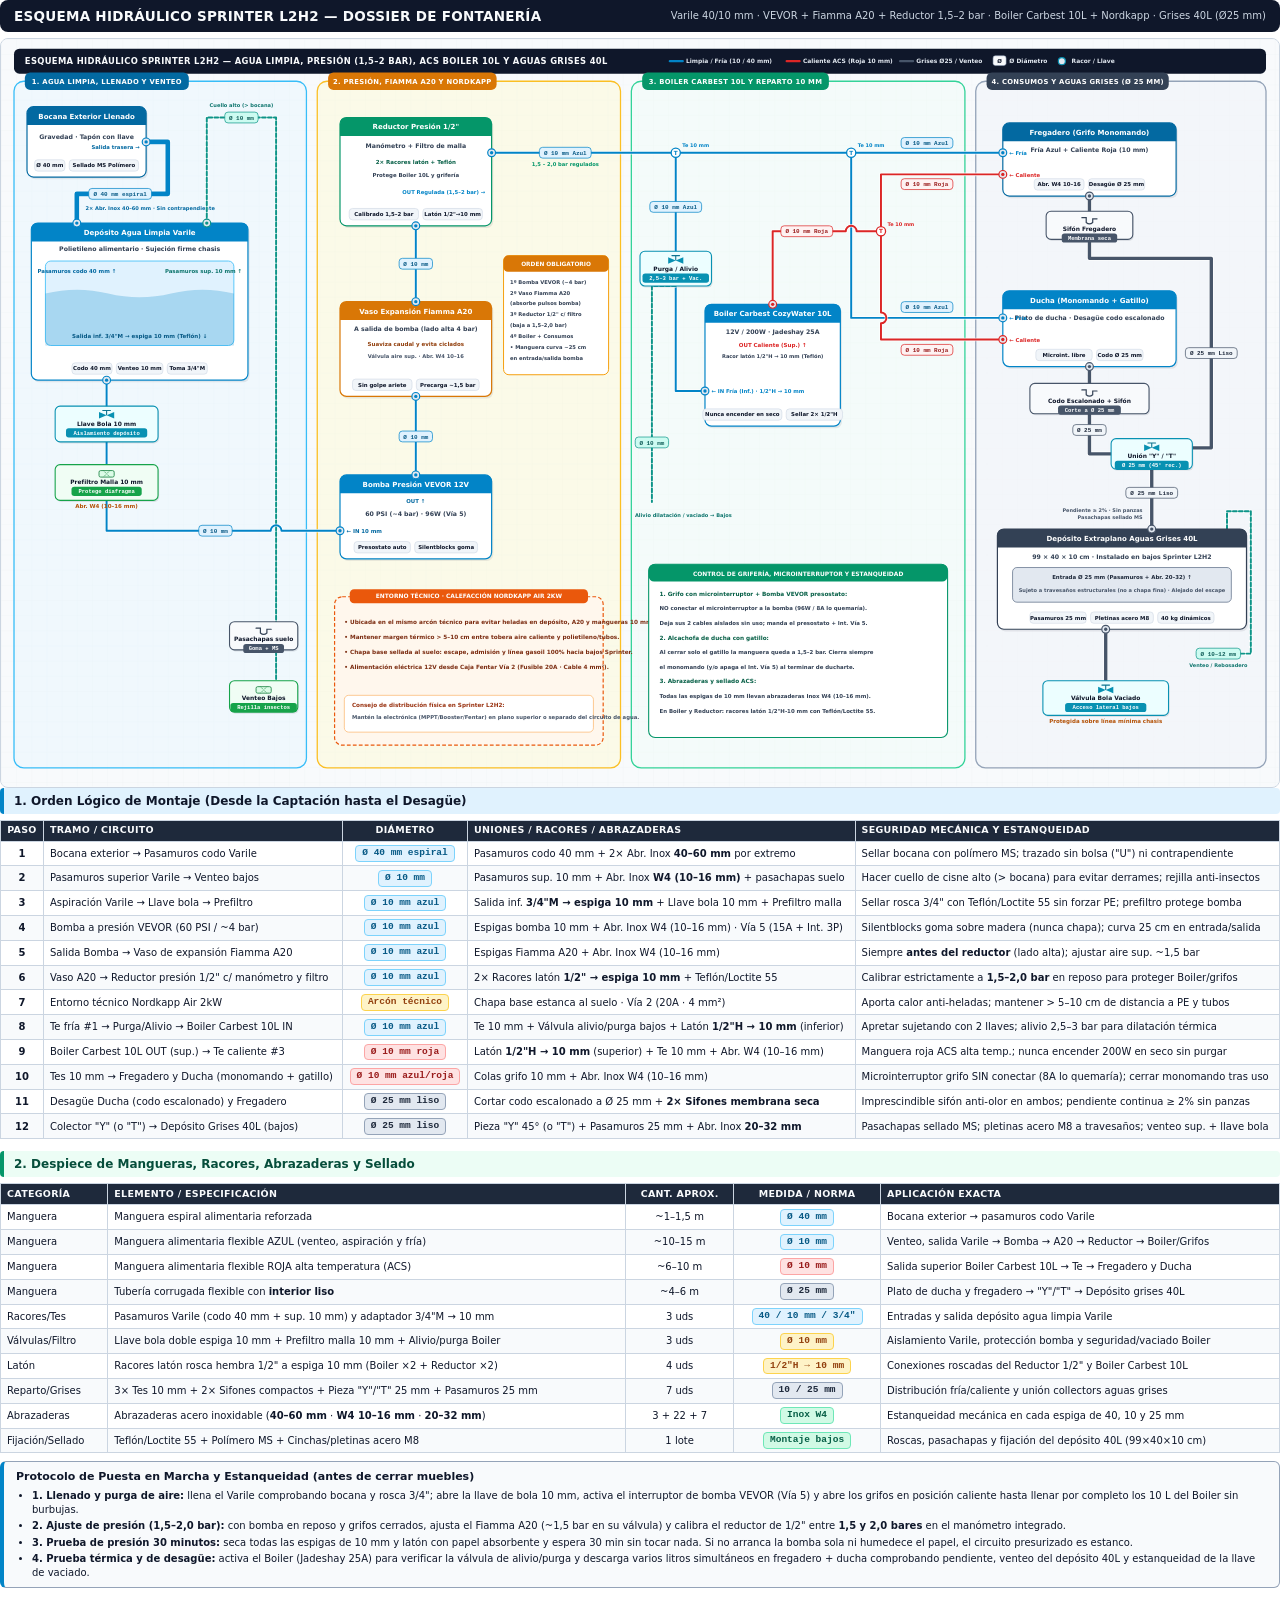
==== dossier-fontaneria.html @ 441f200b "feat: esquemas interactivos 12V y fontaneria Sprinter L2H2 con dossiers PDF" ====
<!DOCTYPE html>
<html lang="es">
<head>
  <meta charset="UTF-8" />
  <title>Dossier Fontanería Camper Sprinter L2H2 — Agua Limpia, ACS 10L y Grises 40L</title>
  <style>
    @page {
      size: A4 landscape;
      margin: 8mm 10mm 10mm 10mm;
    }

    * {
      box-sizing: border-box;
      margin: 0;
      padding: 0;
    }

    body {
      font-family: 'Segoe UI', system-ui, -apple-system, sans-serif;
      color: #0f172a;
      background: #ffffff;
      -webkit-print-color-adjust: exact;
      print-color-adjust: exact;
      font-size: 10px;
      line-height: 1.35;
    }

    .page-diagram {
      page-break-after: always;
      display: flex;
      flex-direction: column;
      gap: 6px;
    }

    .doc-header {
      display: flex;
      justify-content: space-between;
      align-items: center;
      background: #0f172a;
      color: #f8fafc;
      padding: 7px 14px;
      border-radius: 8px;
    }

    .doc-header h1 {
      font-size: 13.5px;
      font-weight: 800;
      letter-spacing: 0.02em;
    }

    .doc-header .meta {
      font-size: 10px;
      color: #cbd5e1;
      text-align: right;
    }

    .svg-frame {
      width: 100%;
      border: 1px solid #cbd5e1;
      border-radius: 8px;
      overflow: hidden;
      background: #f8fafc;
    }

    #diagram-svg {
      width: 100%;
      height: auto;
      display: block;
    }

    .section {
      margin-bottom: 12px;
    }

    .page-break {
      page-break-before: always;
    }

    h2.sec-title {
      font-size: 12px;
      font-weight: 800;
      color: #0f172a;
      background: #e0f2fe;
      border-left: 4px solid #0284c7;
      padding: 5px 10px;
      border-radius: 4px;
      margin-bottom: 6px;
      break-after: avoid;
    }

    h2.sec-title.green {
      border-left-color: #059669;
      background: #ecfdf5;
      color: #064e3b;
    }

    h2.sec-title.slate {
      border-left-color: #334155;
      background: #f1f5f9;
      color: #0f172a;
    }

    table {
      width: 100%;
      border-collapse: collapse;
      margin-bottom: 8px;
    }

    thead {
      display: table-header-group;
    }

    tr {
      break-inside: avoid;
    }

    th, td {
      border: 1px solid #cbd5e1;
      padding: 3.5px 6px;
      text-align: left;
      vertical-align: middle;
    }

    th {
      background: #1e293b;
      color: #f8fafc;
      font-size: 9.5px;
      font-weight: 700;
      text-transform: uppercase;
      letter-spacing: 0.03em;
    }

    tbody tr:nth-child(even) {
      background: #f8fafc;
    }

    .tc {
      text-align: center;
    }

    .pill {
      display: inline-block;
      padding: 1px 6px;
      border-radius: 4px;
      font-family: 'Consolas', monospace;
      font-size: 9.5px;
      font-weight: 700;
      white-space: nowrap;
    }

    .pill-blue {
      background: #e0f2fe;
      color: #075985;
      border: 1px solid #7dd3fc;
    }

    .pill-red {
      background: #fee2e2;
      color: #991b1b;
      border: 1px solid #fca5a5;
    }

    .pill-grey {
      background: #e2e8f0;
      color: #1e293b;
      border: 1px solid #94a3b8;
    }

    .pill-amber {
      background: #fef3c7;
      color: #92400e;
      border: 1px solid #fcd34d;
    }

    .pill-owned {
      background: #d1fae5;
      color: #065f46;
      border: 1px solid #6ee7b7;
    }

    .notes-box {
      background: #f8fafc;
      border: 1px solid #94a3b8;
      border-left: 4px solid #0284c7;
      border-radius: 6px;
      padding: 8px 12px;
      margin-top: 8px;
      break-inside: avoid;
    }

    .notes-box h3 {
      font-size: 11px;
      font-weight: 800;
      margin-bottom: 4px;
      color: #0f172a;
    }

    .notes-box ul {
      padding-left: 16px;
      display: flex;
      flex-direction: column;
      gap: 3px;
    }
  </style>
</head>
<body data-doc="plumbing">

  <!-- PÁGINA 1: ESQUEMA HIDRÁULICO VECTORIAL -->
  <section class="page-diagram">
    <div class="doc-header">
      <div>
        <h1>ESQUEMA HIDRÁULICO SPRINTER L2H2 — DOSSIER DE FONTANERÍA</h1>
      </div>
      <div class="meta">
        Varile 40/10 mm · VEVOR + Fiamma A20 + Reductor 1,5–2 bar · Boiler Carbest 10L + Nordkapp · Grises 40L (Ø25 mm)
      </div>
    </div>
    <div class="svg-frame">
      <svg id="diagram-svg" xmlns="http://www.w3.org/2000/svg" viewBox="0 0 2360 1380"></svg>
    </div>
  </section>

  <!-- PÁGINA 2: TABLA 1 - ORDEN LÓGICO DE MONTAJE -->
  <section class="section">
    <h2 class="sec-title">1. Orden Lógico de Montaje (Desde la Captación hasta el Desagüe)</h2>
    <table>
      <thead>
        <tr>
          <th class="tc">Paso</th>
          <th>Tramo / Circuito</th>
          <th class="tc">Diámetro</th>
          <th>Uniones / Racores / Abrazaderas</th>
          <th>Seguridad Mecánica y Estanqueidad</th>
        </tr>
      </thead>
      <tbody>
        <tr>
          <td class="tc"><strong>1</strong></td>
          <td>Bocana exterior → Pasamuros codo Varile</td>
          <td class="tc"><span class="pill pill-blue">Ø 40 mm espiral</span></td>
          <td>Pasamuros codo 40 mm + 2× Abr. Inox <strong>40–60 mm</strong> por extremo</td>
          <td>Sellar bocana con polímero MS; trazado sin bolsa ("U") ni contrapendiente</td>
        </tr>
        <tr>
          <td class="tc"><strong>2</strong></td>
          <td>Pasamuros superior Varile → Venteo bajos</td>
          <td class="tc"><span class="pill pill-blue">Ø 10 mm</span></td>
          <td>Pasamuros sup. 10 mm + Abr. Inox <strong>W4 (10–16 mm)</strong> + pasachapas suelo</td>
          <td>Hacer cuello de cisne alto (&gt; bocana) para evitar derrames; rejilla anti-insectos</td>
        </tr>
        <tr>
          <td class="tc"><strong>3</strong></td>
          <td>Aspiración Varile → Llave bola → Prefiltro</td>
          <td class="tc"><span class="pill pill-blue">Ø 10 mm azul</span></td>
          <td>Salida inf. <strong>3/4"M → espiga 10 mm</strong> + Llave bola 10 mm + Prefiltro malla</td>
          <td>Sellar rosca 3/4" con Teflón/Loctite 55 sin forzar PE; prefiltro protege bomba</td>
        </tr>
        <tr>
          <td class="tc"><strong>4</strong></td>
          <td>Bomba a presión VEVOR (60 PSI / ~4 bar)</td>
          <td class="tc"><span class="pill pill-blue">Ø 10 mm azul</span></td>
          <td>Espigas bomba 10 mm + Abr. Inox W4 (10–16 mm) · Vía 5 (15A + Int. 3P)</td>
          <td>Silentblocks goma sobre madera (nunca chapa); curva 25 cm en entrada/salida</td>
        </tr>
        <tr>
          <td class="tc"><strong>5</strong></td>
          <td>Salida Bomba → Vaso de expansión Fiamma A20</td>
          <td class="tc"><span class="pill pill-blue">Ø 10 mm azul</span></td>
          <td>Espigas Fiamma A20 + Abr. Inox W4 (10–16 mm)</td>
          <td>Siempre <strong>antes del reductor</strong> (lado alta); ajustar aire sup. ~1,5 bar</td>
        </tr>
        <tr>
          <td class="tc"><strong>6</strong></td>
          <td>Vaso A20 → Reductor presión 1/2" c/ manómetro y filtro</td>
          <td class="tc"><span class="pill pill-blue">Ø 10 mm azul</span></td>
          <td>2× Racores latón <strong>1/2" → espiga 10 mm</strong> + Teflón/Loctite 55</td>
          <td>Calibrar estrictamente a <strong>1,5–2,0 bar</strong> en reposo para proteger Boiler/grifos</td>
        </tr>
        <tr>
          <td class="tc"><strong>7</strong></td>
          <td>Entorno técnico Nordkapp Air 2kW</td>
          <td class="tc"><span class="pill pill-amber">Arcón técnico</span></td>
          <td>Chapa base estanca al suelo · Vía 2 (20A · 4 mm²)</td>
          <td>Aporta calor anti-heladas; mantener &gt; 5–10 cm de distancia a PE y tubos</td>
        </tr>
        <tr>
          <td class="tc"><strong>8</strong></td>
          <td>Te fría #1 → Purga/Alivio → Boiler Carbest 10L IN</td>
          <td class="tc"><span class="pill pill-blue">Ø 10 mm azul</span></td>
          <td>Te 10 mm + Válvula alivio/purga bajos + Latón <strong>1/2"H → 10 mm</strong> (inferior)</td>
          <td>Apretar sujetando con 2 llaves; alivio 2,5–3 bar para dilatación térmica</td>
        </tr>
        <tr>
          <td class="tc"><strong>9</strong></td>
          <td>Boiler Carbest 10L OUT (sup.) → Te caliente #3</td>
          <td class="tc"><span class="pill pill-red">Ø 10 mm roja</span></td>
          <td>Latón <strong>1/2"H → 10 mm</strong> (superior) + Te 10 mm + Abr. W4 (10–16 mm)</td>
          <td>Manguera roja ACS alta temp.; nunca encender 200W en seco sin purgar</td>
        </tr>
        <tr>
          <td class="tc"><strong>10</strong></td>
          <td>Tes 10 mm → Fregadero y Ducha (monomando + gatillo)</td>
          <td class="tc"><span class="pill pill-red">Ø 10 mm azul/roja</span></td>
          <td>Colas grifo 10 mm + Abr. Inox W4 (10–16 mm)</td>
          <td>Microinterruptor grifo SIN conectar (8A lo quemaría); cerrar monomando tras uso</td>
        </tr>
        <tr>
          <td class="tc"><strong>11</strong></td>
          <td>Desagüe Ducha (codo escalonado) y Fregadero</td>
          <td class="tc"><span class="pill pill-grey">Ø 25 mm liso</span></td>
          <td>Cortar codo escalonado a Ø 25 mm + <strong>2× Sifones membrana seca</strong></td>
          <td>Imprescindible sifón anti-olor en ambos; pendiente continua ≥ 2% sin panzas</td>
        </tr>
        <tr>
          <td class="tc"><strong>12</strong></td>
          <td>Colector "Y" (o "T") → Depósito Grises 40L (bajos)</td>
          <td class="tc"><span class="pill pill-grey">Ø 25 mm liso</span></td>
          <td>Pieza "Y" 45° (o "T") + Pasamuros 25 mm + Abr. Inox <strong>20–32 mm</strong></td>
          <td>Pasachapas sellado MS; pletinas acero M8 a travesaños; venteo sup. + llave bola</td>
        </tr>
      </tbody>
    </table>
  </section>

  <!-- PÁGINA 3: TABLA 2 - MANGUERAS, RACORES Y PRUEBA DE ESTANQUEIDAD -->
  <section class="section page-break">
    <h2 class="sec-title green">2. Despiece de Mangueras, Racores, Abrazaderas y Sellado</h2>
    <table>
      <thead>
        <tr>
          <th>Categoría</th>
          <th>Elemento / Especificación</th>
          <th class="tc">Cant. aprox.</th>
          <th class="tc">Medida / Norma</th>
          <th>Aplicación exacta</th>
        </tr>
      </thead>
      <tbody>
        <tr><td>Manguera</td><td>Manguera espiral alimentaria reforzada</td><td class="tc">~1–1,5 m</td><td class="tc"><span class="pill pill-blue">Ø 40 mm</span></td><td>Bocana exterior → pasamuros codo Varile</td></tr>
        <tr><td>Manguera</td><td>Manguera alimentaria flexible AZUL (venteo, aspiración y fría)</td><td class="tc">~10–15 m</td><td class="tc"><span class="pill pill-blue">Ø 10 mm</span></td><td>Venteo, salida Varile → Bomba → A20 → Reductor → Boiler/Grifos</td></tr>
        <tr><td>Manguera</td><td>Manguera alimentaria flexible ROJA alta temperatura (ACS)</td><td class="tc">~6–10 m</td><td class="tc"><span class="pill pill-red">Ø 10 mm</span></td><td>Salida superior Boiler Carbest 10L → Te → Fregadero y Ducha</td></tr>
        <tr><td>Manguera</td><td>Tubería corrugada flexible con <strong>interior liso</strong></td><td class="tc">~4–6 m</td><td class="tc"><span class="pill pill-grey">Ø 25 mm</span></td><td>Plato de ducha y fregadero → "Y"/"T" → Depósito grises 40L</td></tr>
        <tr><td>Racores/Tes</td><td>Pasamuros Varile (codo 40 mm + sup. 10 mm) y adaptador 3/4"M → 10 mm</td><td class="tc">3 uds</td><td class="tc"><span class="pill pill-blue">40 / 10 mm / 3/4"</span></td><td>Entradas y salida depósito agua limpia Varile</td></tr>
        <tr><td>Válvulas/Filtro</td><td>Llave bola doble espiga 10 mm + Prefiltro malla 10 mm + Alivio/purga Boiler</td><td class="tc">3 uds</td><td class="tc"><span class="pill pill-amber">Ø 10 mm</span></td><td>Aislamiento Varile, protección bomba y seguridad/vaciado Boiler</td></tr>
        <tr><td>Latón</td><td>Racores latón rosca hembra 1/2" a espiga 10 mm (Boiler ×2 + Reductor ×2)</td><td class="tc">4 uds</td><td class="tc"><span class="pill pill-amber">1/2"H → 10 mm</span></td><td>Conexiones roscadas del Reductor 1/2" y Boiler Carbest 10L</td></tr>
        <tr><td>Reparto/Grises</td><td>3× Tes 10 mm + 2× Sifones compactos + Pieza "Y"/"T" 25 mm + Pasamuros 25 mm</td><td class="tc">7 uds</td><td class="tc"><span class="pill pill-grey">10 / 25 mm</span></td><td>Distribución fría/caliente y unión collectors aguas grises</td></tr>
        <tr><td>Abrazaderas</td><td>Abrazaderas acero inoxidable (<strong>40–60 mm</strong> · <strong>W4 10–16 mm</strong> · <strong>20–32 mm</strong>)</td><td class="tc">3 + 22 + 7</td><td class="tc"><span class="pill pill-owned">Inox W4</span></td><td>Estanqueidad mecánica en cada espiga de 40, 10 y 25 mm</td></tr>
        <tr><td>Fijación/Sellado</td><td>Teflón/Loctite 55 + Polímero MS + Cinchas/pletinas acero M8</td><td class="tc">1 lote</td><td class="tc"><span class="pill pill-owned">Montaje bajos</span></td><td>Roscas, pasachapas y fijación del depósito 40L (99×40×10 cm)</td></tr>
      </tbody>
    </table>

    <div class="notes-box">
      <h3>Protocolo de Puesta en Marcha y Estanqueidad (antes de cerrar muebles)</h3>
      <ul>
        <li><strong>1. Llenado y purga de aire:</strong> llena el Varile comprobando bocana y rosca 3/4"; abre la llave de bola 10 mm, activa el interruptor de bomba VEVOR (Vía 5) y abre los grifos en posición caliente hasta llenar por completo los 10 L del Boiler sin burbujas.</li>
        <li><strong>2. Ajuste de presión (1,5–2,0 bar):</strong> con bomba en reposo y grifos cerrados, ajusta el Fiamma A20 (~1,5 bar en su válvula) y calibra el reductor de 1/2" entre <strong>1,5 y 2,0 bares</strong> en el manómetro integrado.</li>
        <li><strong>3. Prueba de presión 30 minutos:</strong> seca todas las espigas de 10 mm y latón con papel absorbente y espera 30 min sin tocar nada. Si no arranca la bomba sola ni humedece el papel, el circuito presurizado es estanco.</li>
        <li><strong>4. Prueba térmica y de desagüe:</strong> activa el Boiler (Jadeshay 25A) para verificar la válvula de alivio/purga y descarga varios litros simultáneos en fregadero + ducha comprobando pendiente, venteo del depósito 40L y estanqueidad de la llave de vaciado.</li>
      </ul>
    </div>
  </section>

  <script src="svg-utils.js"></script>
  <script src="plumbing.js"></script>
</body>
</html>
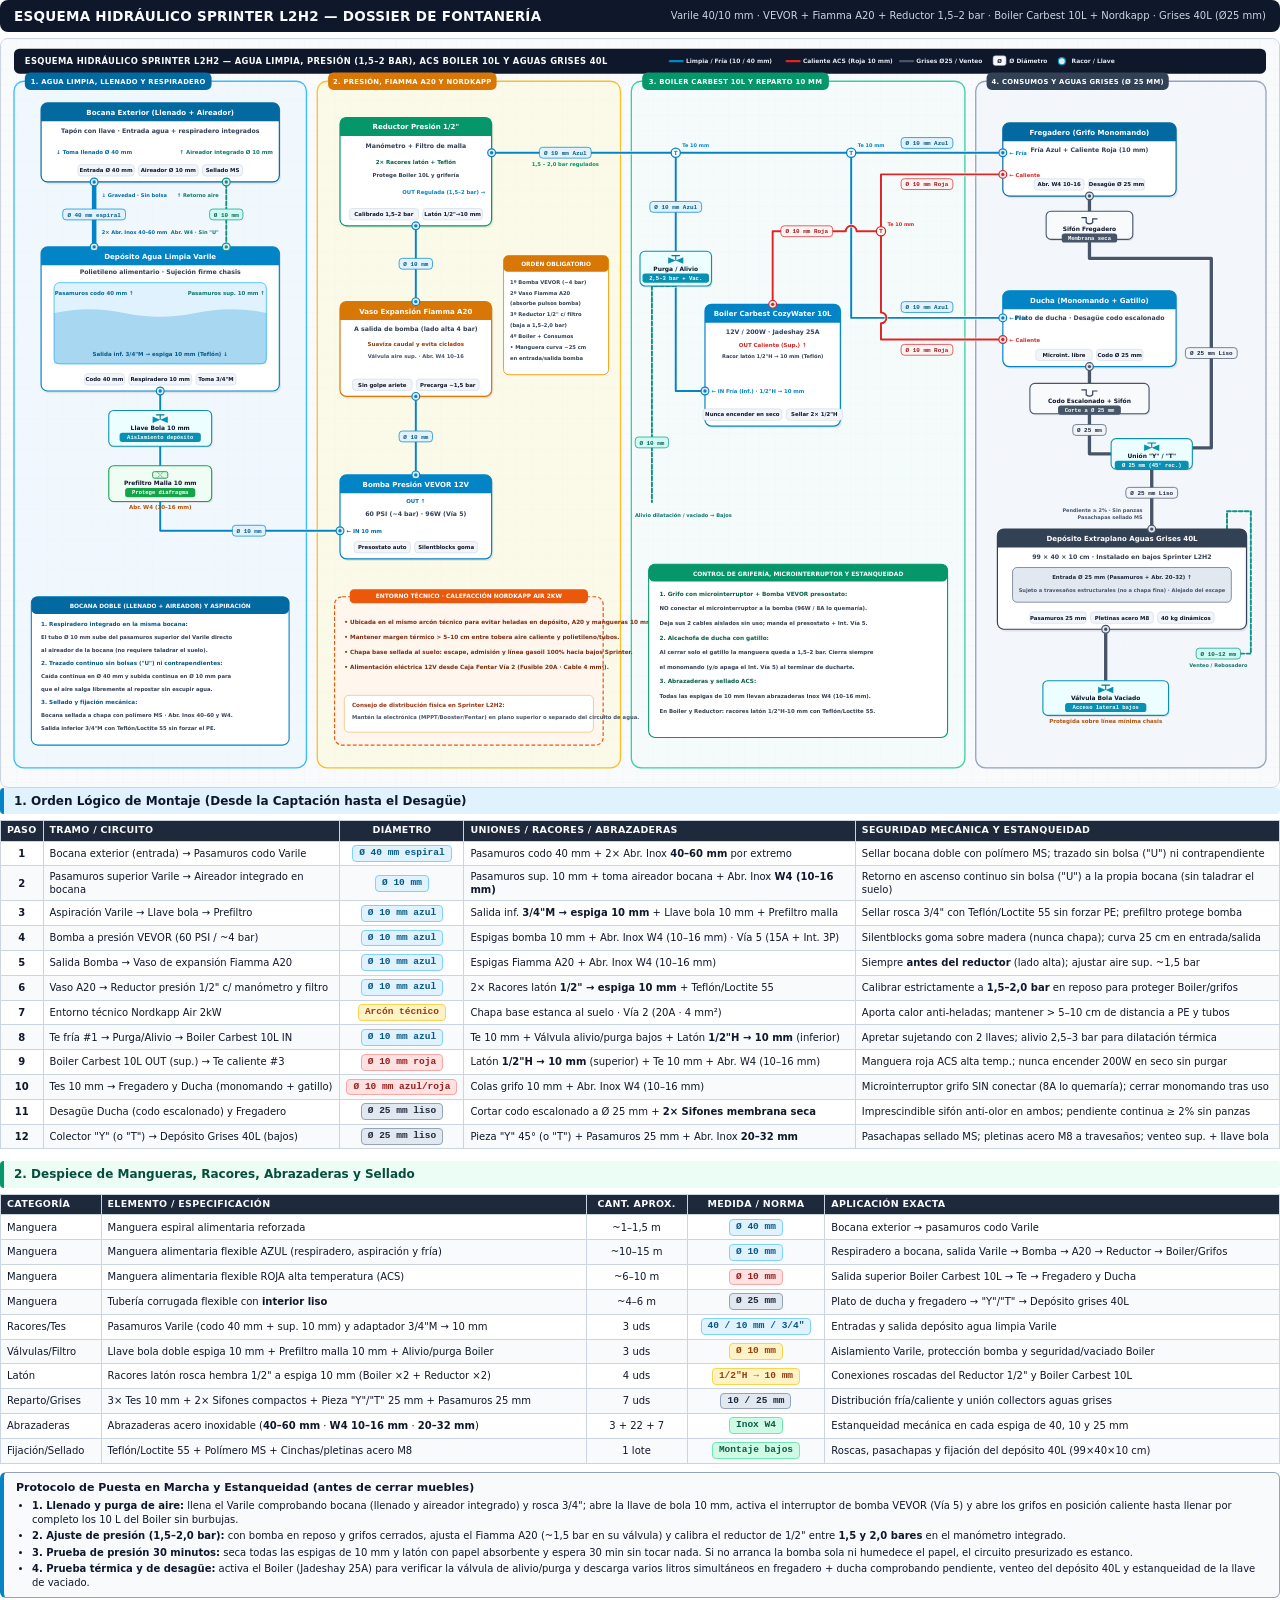
==== commit 806f7004: "Actualizar respiradero del depósito Varile al aireador integrado en bocana" ====
--- a/dossier-fontaneria.html
+++ b/dossier-fontaneria.html
@@ -236,17 +236,17 @@
       <tbody>
         <tr>
           <td class="tc"><strong>1</strong></td>
-          <td>Bocana exterior → Pasamuros codo Varile</td>
+          <td>Bocana exterior (entrada) → Pasamuros codo Varile</td>
           <td class="tc"><span class="pill pill-blue">Ø 40 mm espiral</span></td>
           <td>Pasamuros codo 40 mm + 2× Abr. Inox <strong>40–60 mm</strong> por extremo</td>
-          <td>Sellar bocana con polímero MS; trazado sin bolsa ("U") ni contrapendiente</td>
+          <td>Sellar bocana doble con polímero MS; trazado sin bolsa ("U") ni contrapendiente</td>
         </tr>
         <tr>
           <td class="tc"><strong>2</strong></td>
-          <td>Pasamuros superior Varile → Venteo bajos</td>
+          <td>Pasamuros superior Varile → Aireador integrado en bocana</td>
           <td class="tc"><span class="pill pill-blue">Ø 10 mm</span></td>
-          <td>Pasamuros sup. 10 mm + Abr. Inox <strong>W4 (10–16 mm)</strong> + pasachapas suelo</td>
-          <td>Hacer cuello de cisne alto (&gt; bocana) para evitar derrames; rejilla anti-insectos</td>
+          <td>Pasamuros sup. 10 mm + toma aireador bocana + Abr. Inox <strong>W4 (10–16 mm)</strong></td>
+          <td>Retorno en ascenso continuo sin bolsa ("U") a la propia bocana (sin taladrar el suelo)</td>
         </tr>
         <tr>
           <td class="tc"><strong>3</strong></td>
@@ -337,7 +337,7 @@
       </thead>
       <tbody>
         <tr><td>Manguera</td><td>Manguera espiral alimentaria reforzada</td><td class="tc">~1–1,5 m</td><td class="tc"><span class="pill pill-blue">Ø 40 mm</span></td><td>Bocana exterior → pasamuros codo Varile</td></tr>
-        <tr><td>Manguera</td><td>Manguera alimentaria flexible AZUL (venteo, aspiración y fría)</td><td class="tc">~10–15 m</td><td class="tc"><span class="pill pill-blue">Ø 10 mm</span></td><td>Venteo, salida Varile → Bomba → A20 → Reductor → Boiler/Grifos</td></tr>
+        <tr><td>Manguera</td><td>Manguera alimentaria flexible AZUL (respiradero, aspiración y fría)</td><td class="tc">~10–15 m</td><td class="tc"><span class="pill pill-blue">Ø 10 mm</span></td><td>Respiradero a bocana, salida Varile → Bomba → A20 → Reductor → Boiler/Grifos</td></tr>
         <tr><td>Manguera</td><td>Manguera alimentaria flexible ROJA alta temperatura (ACS)</td><td class="tc">~6–10 m</td><td class="tc"><span class="pill pill-red">Ø 10 mm</span></td><td>Salida superior Boiler Carbest 10L → Te → Fregadero y Ducha</td></tr>
         <tr><td>Manguera</td><td>Tubería corrugada flexible con <strong>interior liso</strong></td><td class="tc">~4–6 m</td><td class="tc"><span class="pill pill-grey">Ø 25 mm</span></td><td>Plato de ducha y fregadero → "Y"/"T" → Depósito grises 40L</td></tr>
         <tr><td>Racores/Tes</td><td>Pasamuros Varile (codo 40 mm + sup. 10 mm) y adaptador 3/4"M → 10 mm</td><td class="tc">3 uds</td><td class="tc"><span class="pill pill-blue">40 / 10 mm / 3/4"</span></td><td>Entradas y salida depósito agua limpia Varile</td></tr>
@@ -352,7 +352,7 @@
     <div class="notes-box">
       <h3>Protocolo de Puesta en Marcha y Estanqueidad (antes de cerrar muebles)</h3>
       <ul>
-        <li><strong>1. Llenado y purga de aire:</strong> llena el Varile comprobando bocana y rosca 3/4"; abre la llave de bola 10 mm, activa el interruptor de bomba VEVOR (Vía 5) y abre los grifos en posición caliente hasta llenar por completo los 10 L del Boiler sin burbujas.</li>
+        <li><strong>1. Llenado y purga de aire:</strong> llena el Varile comprobando bocana (llenado y aireador integrado) y rosca 3/4"; abre la llave de bola 10 mm, activa el interruptor de bomba VEVOR (Vía 5) y abre los grifos en posición caliente hasta llenar por completo los 10 L del Boiler sin burbujas.</li>
         <li><strong>2. Ajuste de presión (1,5–2,0 bar):</strong> con bomba en reposo y grifos cerrados, ajusta el Fiamma A20 (~1,5 bar en su válvula) y calibra el reductor de 1/2" entre <strong>1,5 y 2,0 bares</strong> en el manómetro integrado.</li>
         <li><strong>3. Prueba de presión 30 minutos:</strong> seca todas las espigas de 10 mm y latón con papel absorbente y espera 30 min sin tocar nada. Si no arranca la bomba sola ni humedece el papel, el circuito presurizado es estanco.</li>
         <li><strong>4. Prueba térmica y de desagüe:</strong> activa el Boiler (Jadeshay 25A) para verificar la válvula de alivio/purga y descarga varios litros simultáneos en fregadero + ducha comprobando pendiente, venteo del depósito 40L y estanqueidad de la llave de vaciado.</li>
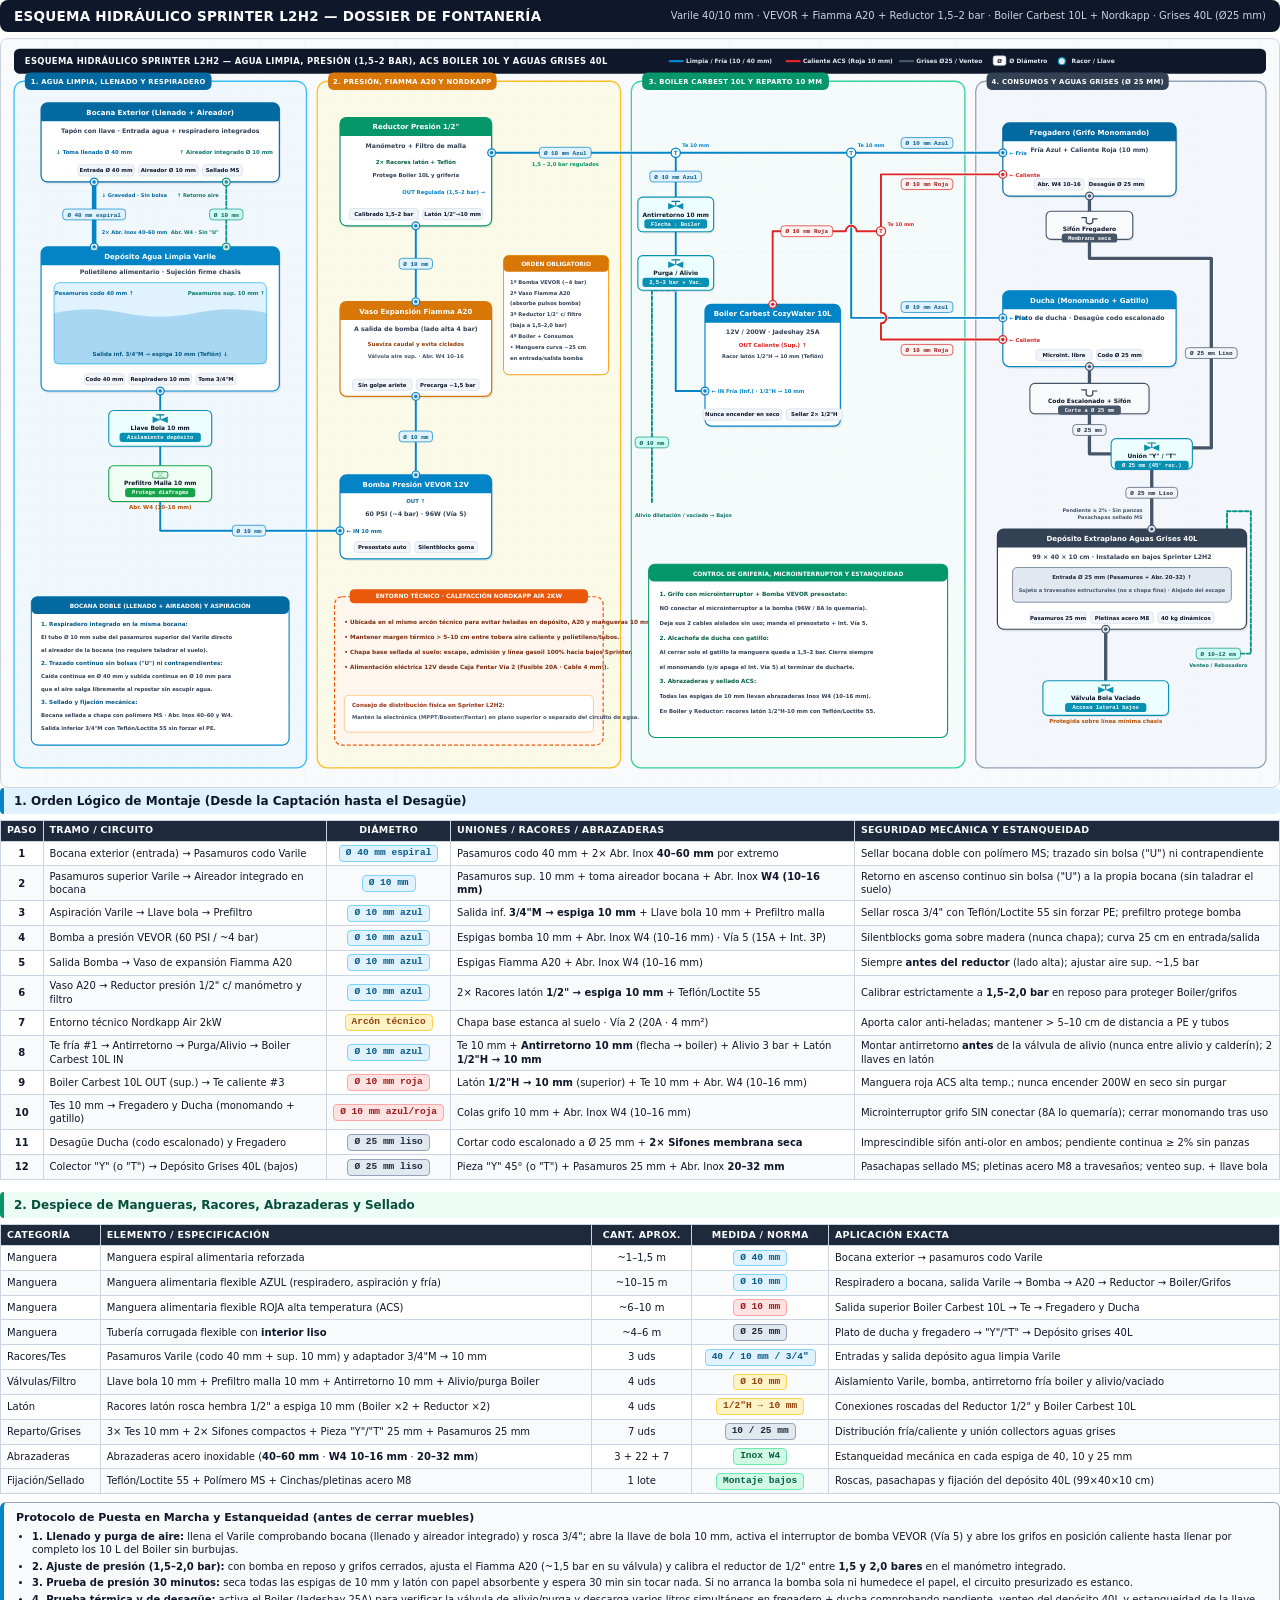
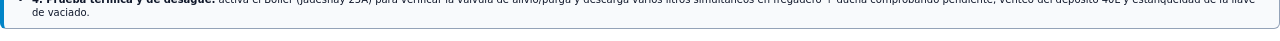
==== commit 2cd77f8f: "Añadir válvula antirretorno Ø 10 mm en entrada fría del Boiler Carbest 10L" ====
--- a/dossier-fontaneria.html
+++ b/dossier-fontaneria.html
@@ -285,10 +285,10 @@
         </tr>
         <tr>
           <td class="tc"><strong>8</strong></td>
-          <td>Te fría #1 → Purga/Alivio → Boiler Carbest 10L IN</td>
-          <td class="tc"><span class="pill pill-blue">Ø 10 mm azul</span></td>
-          <td>Te 10 mm + Válvula alivio/purga bajos + Latón <strong>1/2"H → 10 mm</strong> (inferior)</td>
-          <td>Apretar sujetando con 2 llaves; alivio 2,5–3 bar para dilatación térmica</td>
+          <td>Te fría #1 → Antirretorno → Purga/Alivio → Boiler Carbest 10L IN</td>
+          <td class="tc"><span class="pill pill-blue">Ø 10 mm azul</span></td>
+          <td>Te 10 mm + <strong>Antirretorno 10 mm</strong> (flecha → boiler) + Alivio 3 bar + Latón <strong>1/2"H → 10 mm</strong></td>
+          <td>Montar antirretorno <strong>antes</strong> de la válvula de alivio (nunca entre alivio y calderín); 2 llaves en latón</td>
         </tr>
         <tr>
           <td class="tc"><strong>9</strong></td>
@@ -341,7 +341,7 @@
         <tr><td>Manguera</td><td>Manguera alimentaria flexible ROJA alta temperatura (ACS)</td><td class="tc">~6–10 m</td><td class="tc"><span class="pill pill-red">Ø 10 mm</span></td><td>Salida superior Boiler Carbest 10L → Te → Fregadero y Ducha</td></tr>
         <tr><td>Manguera</td><td>Tubería corrugada flexible con <strong>interior liso</strong></td><td class="tc">~4–6 m</td><td class="tc"><span class="pill pill-grey">Ø 25 mm</span></td><td>Plato de ducha y fregadero → "Y"/"T" → Depósito grises 40L</td></tr>
         <tr><td>Racores/Tes</td><td>Pasamuros Varile (codo 40 mm + sup. 10 mm) y adaptador 3/4"M → 10 mm</td><td class="tc">3 uds</td><td class="tc"><span class="pill pill-blue">40 / 10 mm / 3/4"</span></td><td>Entradas y salida depósito agua limpia Varile</td></tr>
-        <tr><td>Válvulas/Filtro</td><td>Llave bola doble espiga 10 mm + Prefiltro malla 10 mm + Alivio/purga Boiler</td><td class="tc">3 uds</td><td class="tc"><span class="pill pill-amber">Ø 10 mm</span></td><td>Aislamiento Varile, protección bomba y seguridad/vaciado Boiler</td></tr>
+        <tr><td>Válvulas/Filtro</td><td>Llave bola 10 mm + Prefiltro malla 10 mm + Antirretorno 10 mm + Alivio/purga Boiler</td><td class="tc">4 uds</td><td class="tc"><span class="pill pill-amber">Ø 10 mm</span></td><td>Aislamiento Varile, bomba, antirretorno fría boiler y alivio/vaciado</td></tr>
         <tr><td>Latón</td><td>Racores latón rosca hembra 1/2" a espiga 10 mm (Boiler ×2 + Reductor ×2)</td><td class="tc">4 uds</td><td class="tc"><span class="pill pill-amber">1/2"H → 10 mm</span></td><td>Conexiones roscadas del Reductor 1/2" y Boiler Carbest 10L</td></tr>
         <tr><td>Reparto/Grises</td><td>3× Tes 10 mm + 2× Sifones compactos + Pieza "Y"/"T" 25 mm + Pasamuros 25 mm</td><td class="tc">7 uds</td><td class="tc"><span class="pill pill-grey">10 / 25 mm</span></td><td>Distribución fría/caliente y unión collectors aguas grises</td></tr>
         <tr><td>Abrazaderas</td><td>Abrazaderas acero inoxidable (<strong>40–60 mm</strong> · <strong>W4 10–16 mm</strong> · <strong>20–32 mm</strong>)</td><td class="tc">3 + 22 + 7</td><td class="tc"><span class="pill pill-owned">Inox W4</span></td><td>Estanqueidad mecánica en cada espiga de 40, 10 y 25 mm</td></tr>
